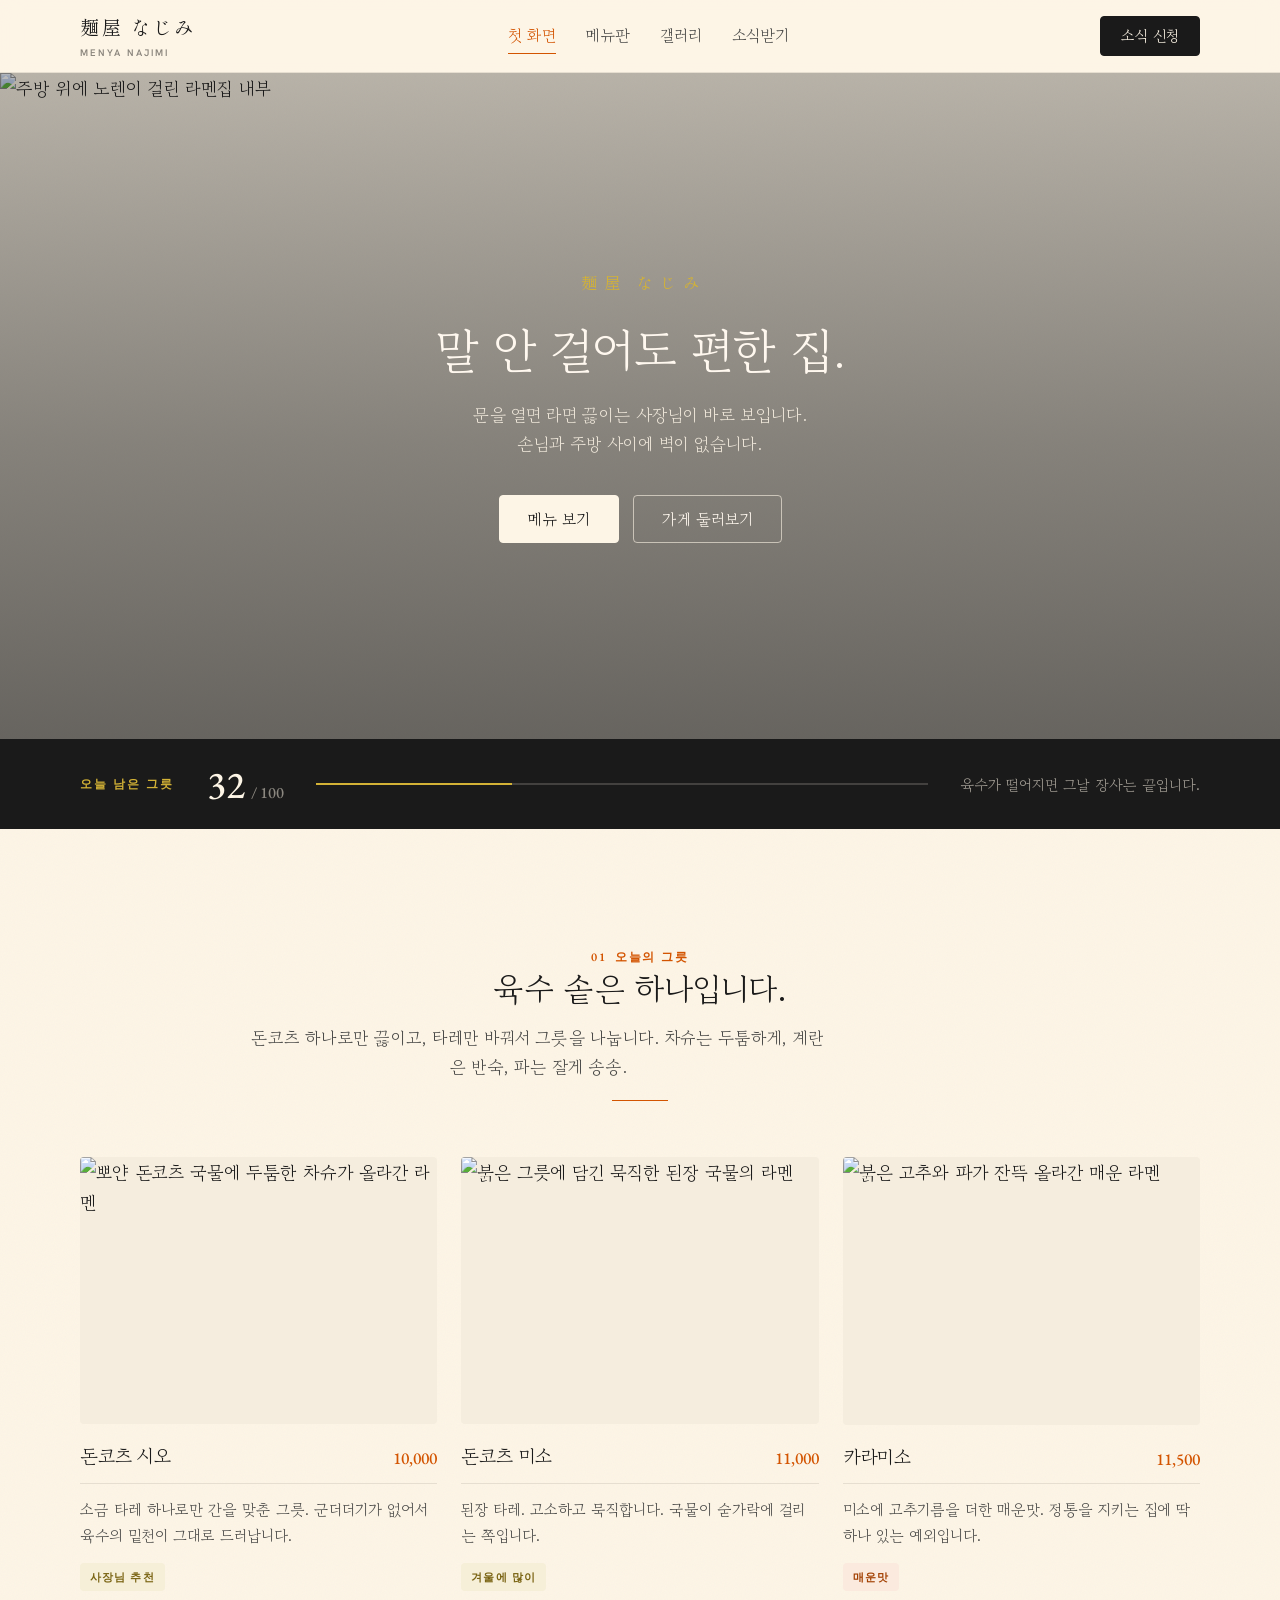
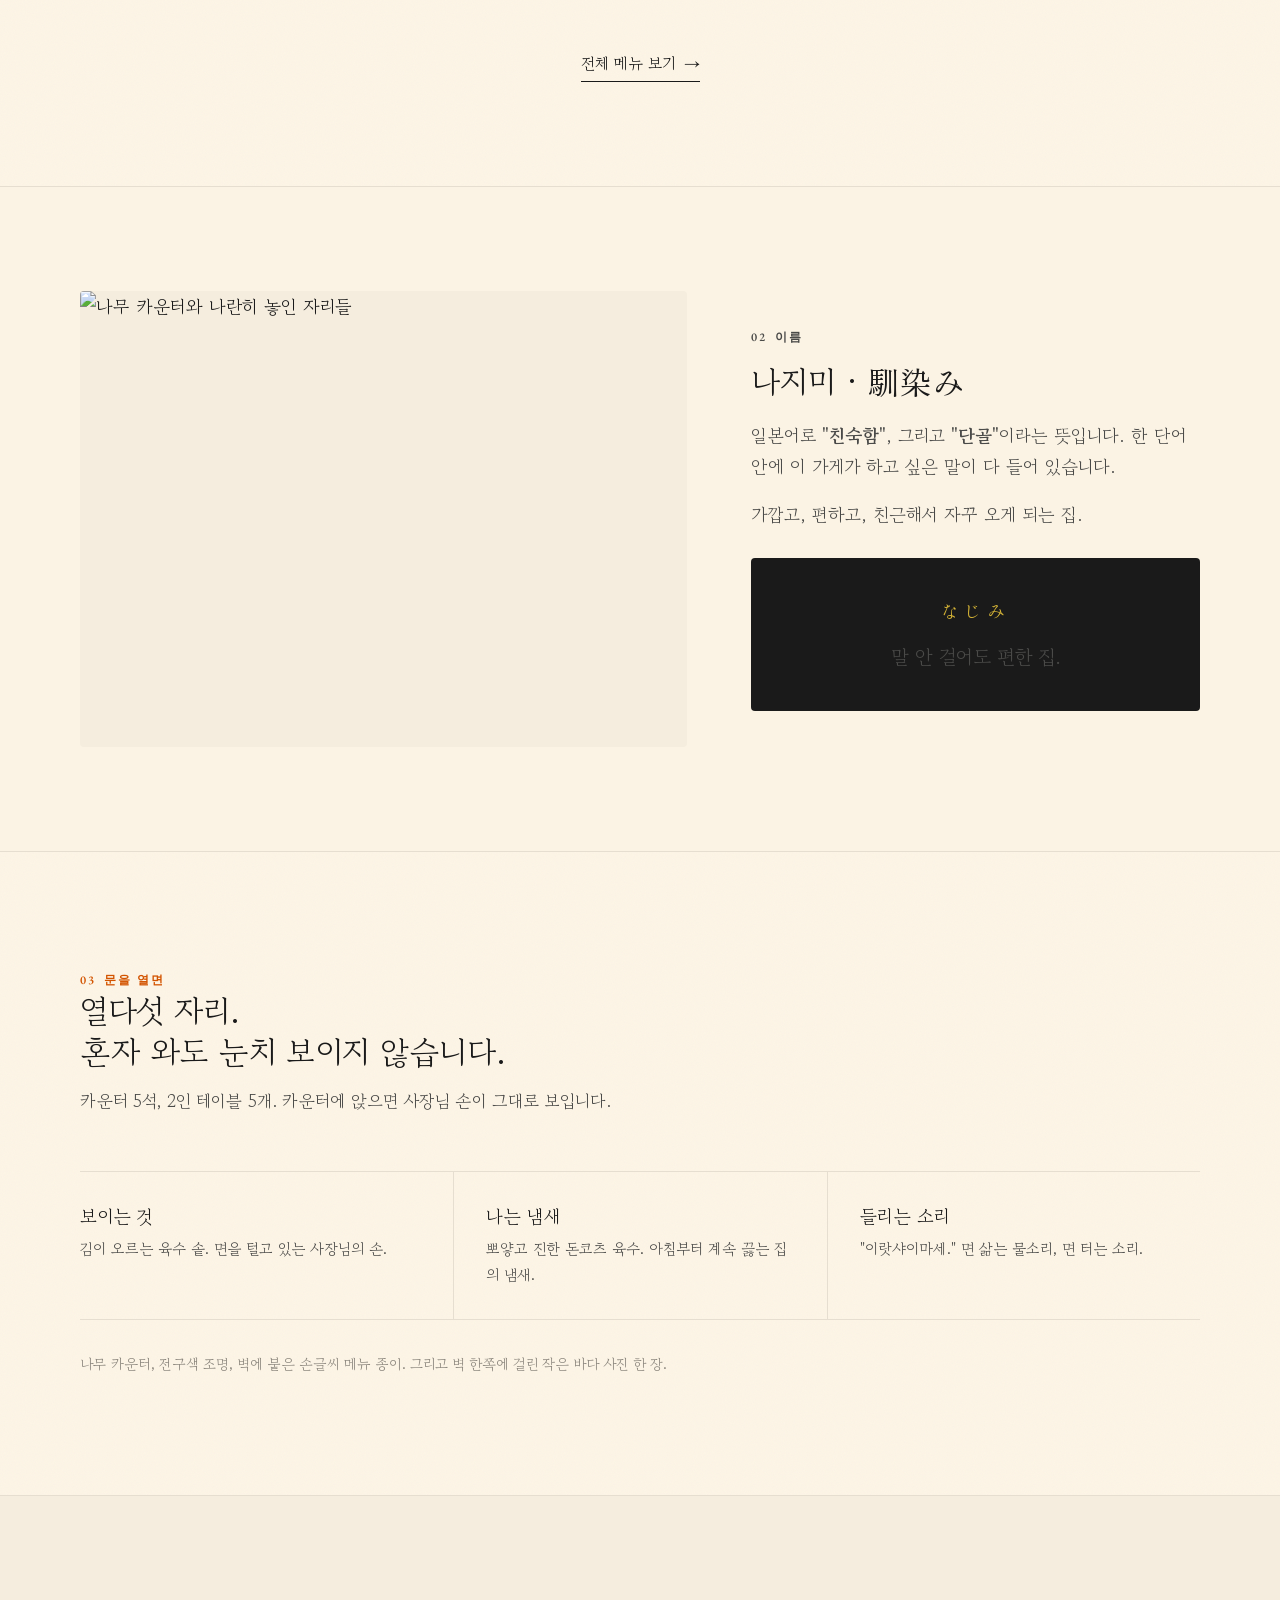
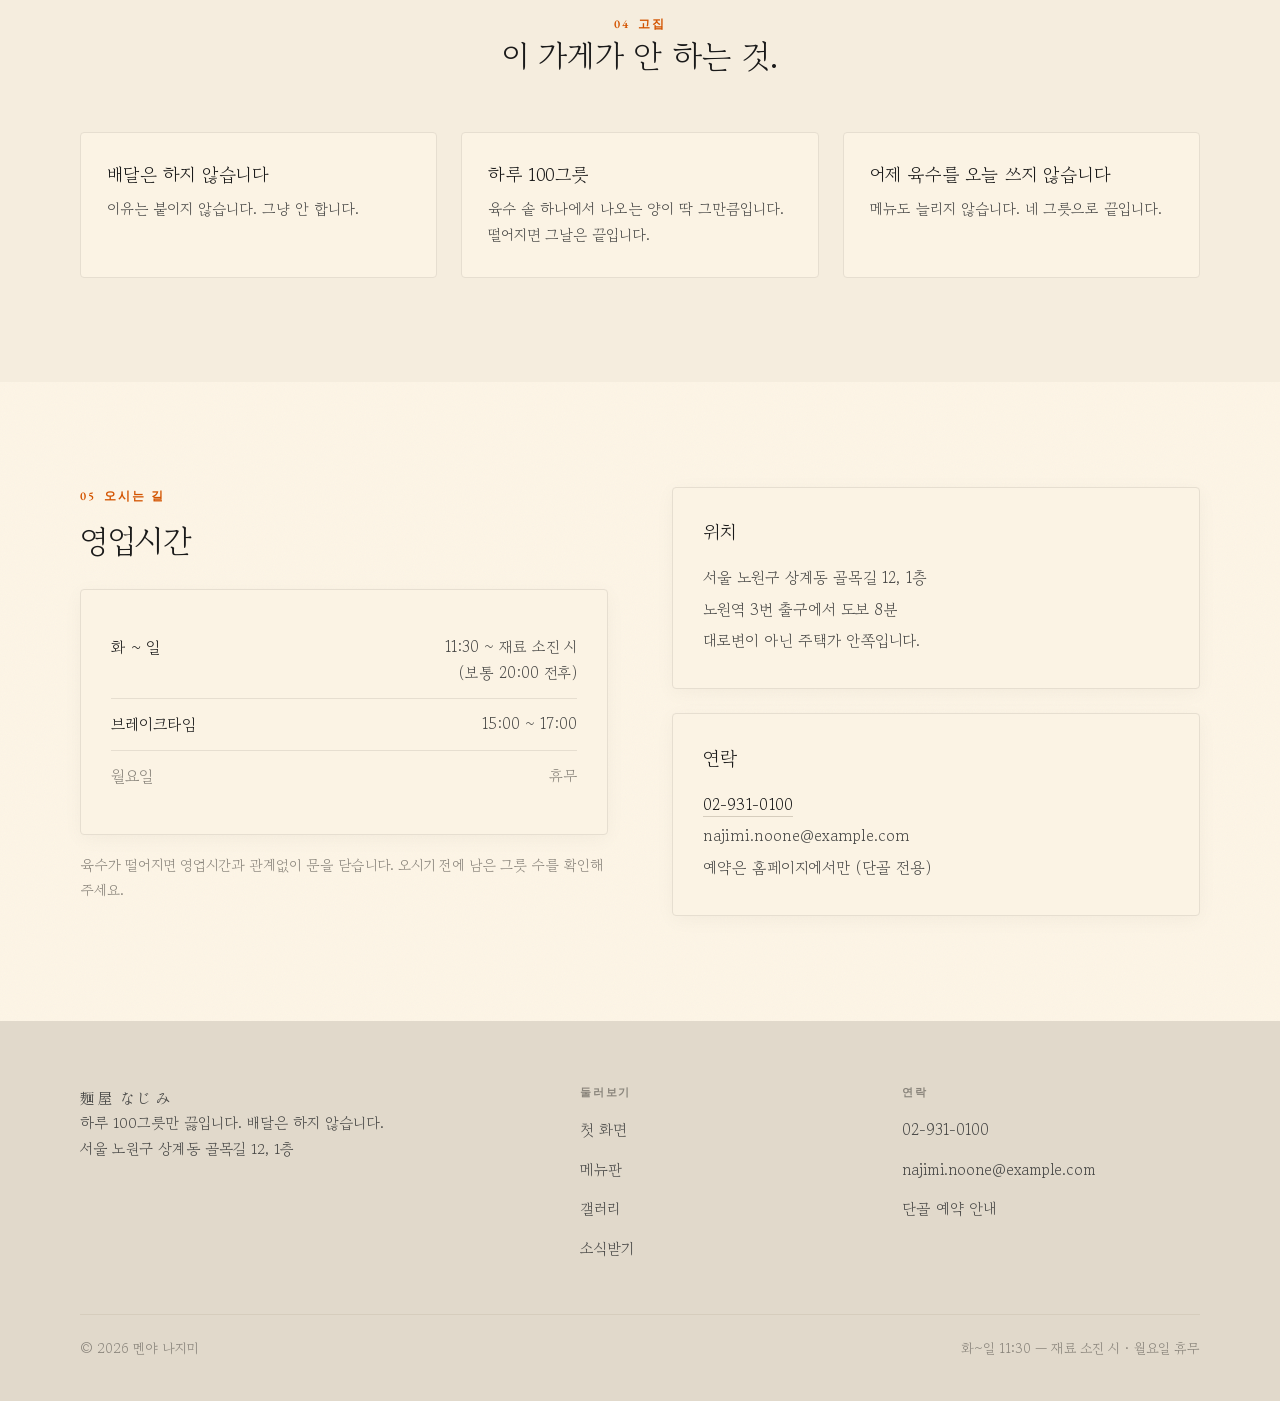
==== index.html @ 2e537f0a "멘야 나지미 홈페이지 첫 공개 돈코츠 라멘집 '멘야 나지미'의 정적 홈페이지 네 페이지. Google Stitch의 Modern Japanese Craft 시스템을 가게 브랜드에 " ====
<!DOCTYPE html>
<html lang="ko">
<head>
<meta charset="UTF-8">
<meta name="viewport" content="width=device-width, initial-scale=1">
<title>멘야 나지미 — 말 안 걸어도 편한 집</title>
<meta name="description" content="노원 상계동 돈코츠 라멘집. 하루 100그릇만 끓입니다. 배달은 하지 않습니다.">
<link rel="preconnect" href="https://fonts.googleapis.com">
<link rel="preconnect" href="https://fonts.gstatic.com" crossorigin>
<link rel="preconnect" href="https://images.unsplash.com">
<link href="https://fonts.googleapis.com/css2?family=EB+Garamond:wght@400;500;600&family=Hanken+Grotesk:wght@400;500;600;700&family=Shippori+Mincho:wght@500;600&family=Gowun+Batang:wght@400;700&display=swap" rel="stylesheet">
<link rel="stylesheet" href="style.css">
</head>
<body>

<header class="nav">
  <div class="nav-in">
    <a class="brand" href="index.html">麺屋 なじみ<small>Menya Najimi</small></a>
    <nav class="nav-links">
      <a href="index.html" aria-current="page">첫 화면</a>
      <a href="menu.html">메뉴판</a>
      <a href="gallery.html">갤러리</a>
      <a href="subscribe.html">소식받기</a>
    </nav>
    <a class="btn btn--primary btn--sm" href="subscribe.html">소식 신청</a>
  </div>
</header>

<main>

  <!-- 문을 열면 -->
  <div class="hero">
    <div class="hero-bg">
      <img src="https://images.unsplash.com/photo-1568018508399-e53bc8babdde?auto=format&fit=crop&w=1900&q=78"
           alt="주방 위에 노렌이 걸린 라멘집 내부">
    </div>
    <div class="hero-in">
      <div class="wrap">
        <p class="hero-jp">麺屋 なじみ</p>
        <h1>말 안 걸어도 편한 집.</h1>
        <p class="lede">
          문을 열면 라면 끓이는 사장님이 바로 보입니다.<br>
          손님과 주방 사이에 벽이 없습니다.
        </p>
        <div class="hero-cta">
          <a class="btn btn--primary" href="menu.html">메뉴 보기</a>
          <a class="btn btn--ghost" href="gallery.html">가게 둘러보기</a>
        </div>
      </div>
    </div>
  </div>

  <!-- 오늘 남은 그릇 -->
  <div class="count">
    <div class="count-in">
      <p class="count-label">오늘 남은 그릇</p>
      <p class="count-fig">32<i>/ 100</i></p>
      <div class="count-bar"><i style="width:32%"></i></div>
      <p class="count-note">육수가 떨어지면 그날 장사는 끝입니다.</p>
    </div>
  </div>

  <!-- 대표 그릇 -->
  <section>
    <div class="wrap">
      <div class="sec-head center">
        <p class="label"><span class="n">01</span>오늘의 그릇</p>
        <h2>육수 솥은 하나입니다.</h2>
        <p class="lede">
          돈코츠 하나로만 끓이고, 타레만 바꿔서 그릇을 나눕니다.
          차슈는 두툼하게, 계란은 반숙, 파는 잘게 송송.
        </p>
        <hr class="rule--short">
      </div>

      <div class="bowls stagger">
        <figure class="bowl-fig">
          <div class="bowl-img">
            <img src="https://images.unsplash.com/photo-1742633882711-ef7b3cee63d7?auto=format&fit=crop&w=900&q=75"
                 alt="뽀얀 돈코츠 국물에 두툼한 차슈가 올라간 라멘" loading="lazy">
          </div>
          <figcaption>
            <div class="bowl-top">
              <h3 class="bowl-name">돈코츠 시오</h3>
              <span class="bowl-price">10,000</span>
            </div>
            <p class="bowl-desc">소금 타레 하나로만 간을 맞춘 그릇. 군더더기가 없어서 육수의 밑천이 그대로 드러납니다.</p>
            <span class="chip">사장님 추천</span>
          </figcaption>
        </figure>

        <figure class="bowl-fig">
          <div class="bowl-img">
            <img src="https://images.unsplash.com/photo-1740813626726-d811be64edbf?auto=format&fit=crop&w=900&q=75"
                 alt="붉은 그릇에 담긴 묵직한 된장 국물의 라멘" loading="lazy">
          </div>
          <figcaption>
            <div class="bowl-top">
              <h3 class="bowl-name">돈코츠 미소</h3>
              <span class="bowl-price">11,000</span>
            </div>
            <p class="bowl-desc">된장 타레. 고소하고 묵직합니다. 국물이 숟가락에 걸리는 쪽입니다.</p>
            <span class="chip">겨울에 많이</span>
          </figcaption>
        </figure>

        <figure class="bowl-fig">
          <div class="bowl-img">
            <img src="https://images.unsplash.com/photo-1612927601601-6638404737ce?auto=format&fit=crop&w=900&q=75"
                 alt="붉은 고추와 파가 잔뜩 올라간 매운 라멘" loading="lazy">
          </div>
          <figcaption>
            <div class="bowl-top">
              <h3 class="bowl-name">카라미소</h3>
              <span class="bowl-price">11,500</span>
            </div>
            <p class="bowl-desc">미소에 고추기름을 더한 매운맛. 정통을 지키는 집에 딱 하나 있는 예외입니다.</p>
            <span class="chip chip--hot">매운맛</span>
          </figcaption>
        </figure>
      </div>

      <p style="text-align:center;margin:56px 0 0;">
        <a class="link-arrow" href="menu.html">전체 메뉴 보기 <span class="en">→</span></a>
      </p>
    </div>
  </section>

  <!-- 이름의 뜻 -->
  <section style="background:var(--washi-low);border-top:1px solid var(--paper-line);border-bottom:1px solid var(--paper-line);">
    <div class="wrap">
      <div class="split split--wide">
        <figure class="split-media">
          <img src="https://images.unsplash.com/photo-1782050418979-942a4abed0f5?auto=format&fit=crop&w=1200&q=78"
               alt="나무 카운터와 나란히 놓인 자리들" loading="lazy">
        </figure>
        <div class="split-body">
          <p class="label"><span class="n">02</span>이름</p>
          <h2>나지미 · <span class="jp">馴染み</span></h2>
          <p>
            일본어로 <b>"친숙함"</b>, 그리고 <b>"단골"</b>이라는 뜻입니다.
            한 단어 안에 이 가게가 하고 싶은 말이 다 들어 있습니다.
          </p>
          <p>가깝고, 편하고, 친근해서 자꾸 오게 되는 집.</p>
          <div class="quote-box">
            <span class="mark">なじみ</span>
            <p>말 안 걸어도 편한 집.</p>
          </div>
        </div>
      </div>
    </div>
  </section>

  <!-- 공간 -->
  <section>
    <div class="wrap">
      <div class="sec-head">
        <p class="label"><span class="n">03</span>문을 열면</p>
        <h2>열다섯 자리.<br>혼자 와도 눈치 보이지 않습니다.</h2>
        <p class="lede">카운터 5석, 2인 테이블 5개. 카운터에 앉으면 사장님 손이 그대로 보입니다.</p>
      </div>

      <div class="senses stagger">
        <div class="sense">
          <h3>보이는 것</h3>
          <p>김이 오르는 육수 솥. 면을 털고 있는 사장님의 손.</p>
        </div>
        <div class="sense">
          <h3>나는 냄새</h3>
          <p>뽀얗고 진한 돈코츠 육수. 아침부터 계속 끓는 집의 냄새.</p>
        </div>
        <div class="sense">
          <h3>들리는 소리</h3>
          <p>"이랏샤이마세." 면 삶는 물소리, 면 터는 소리.</p>
        </div>
      </div>

      <p class="small" style="margin-top:32px;">
        나무 카운터, 전구색 조명, 벽에 붙은 손글씨 메뉴 종이.
        그리고 벽 한쪽에 걸린 작은 바다 사진 한 장.
      </p>
    </div>
  </section>

  <!-- 안 하는 것 -->
  <section style="background:var(--washi-mid);border-top:1px solid var(--paper-line);">
    <div class="wrap">
      <div class="sec-head center">
        <p class="label"><span class="n">04</span>고집</p>
        <h2>이 가게가 안 하는 것.</h2>
      </div>

      <div class="nots stagger">
        <article class="not">
          <h3>배달은 하지 않습니다</h3>
          <p>이유는 붙이지 않습니다. 그냥 안 합니다.</p>
        </article>
        <article class="not">
          <h3>하루 100그릇</h3>
          <p>육수 솥 하나에서 나오는 양이 딱 그만큼입니다. 떨어지면 그날은 끝입니다.</p>
        </article>
        <article class="not">
          <h3>어제 육수를 오늘 쓰지 않습니다</h3>
          <p>메뉴도 늘리지 않습니다. 네 그릇으로 끝입니다.</p>
        </article>
      </div>
    </div>
  </section>

  <!-- 영업시간 · 위치 -->
  <section>
    <div class="wrap">
      <div class="split">
        <div>
          <p class="label"><span class="n">05</span>오시는 길</p>
          <h2 style="margin-bottom:28px;">영업시간</h2>
          <div class="info-card">
            <dl style="margin:0;">
              <div class="hrow"><dt>화 ~ 일</dt><dd>11:30 ~ 재료 소진 시<br>(보통 20:00 전후)</dd></div>
              <div class="hrow"><dt>브레이크타임</dt><dd>15:00 ~ 17:00</dd></div>
              <div class="hrow off"><dt>월요일</dt><dd>휴무</dd></div>
            </dl>
          </div>
          <p class="small" style="margin-top:18px;">
            육수가 떨어지면 영업시간과 관계없이 문을 닫습니다.
            오시기 전에 남은 그릇 수를 확인해주세요.
          </p>
        </div>

        <div>
          <div class="info-card">
            <h3>위치</h3>
            <p class="info-list" style="margin:0;">
              서울 노원구 상계동 골목길 12, 1층<br>
              노원역 3번 출구에서 도보 8분<br>
              대로변이 아닌 주택가 안쪽입니다.
            </p>
          </div>
          <div class="info-card">
            <h3>연락</h3>
            <p class="info-list" style="margin:0;">
              <a href="tel:02-931-0100">02-931-0100</a><br>
              najimi.noone@example.com<br>
              예약은 홈페이지에서만 (단골 전용)
            </p>
          </div>
        </div>
      </div>
    </div>
  </section>

</main>

<footer>
  <div class="wrap">
    <div class="foot-grid">
      <div>
        <p class="foot-brand">麺屋 なじみ</p>
        <p>
          하루 100그릇만 끓입니다. 배달은 하지 않습니다.<br>
          서울 노원구 상계동 골목길 12, 1층
        </p>
      </div>
      <div class="foot-col">
        <h4>둘러보기</h4>
        <ul>
          <li><a href="index.html">첫 화면</a></li>
          <li><a href="menu.html">메뉴판</a></li>
          <li><a href="gallery.html">갤러리</a></li>
          <li><a href="subscribe.html">소식받기</a></li>
        </ul>
      </div>
      <div class="foot-col">
        <h4>연락</h4>
        <ul>
          <li><a href="tel:02-931-0100">02-931-0100</a></li>
          <li><a href="mailto:najimi.noone@example.com">najimi.noone@example.com</a></li>
          <li><a href="subscribe.html">단골 예약 안내</a></li>
        </ul>
      </div>
    </div>
    <div class="foot-bottom">
      <span>© 2026 멘야 나지미</span>
      <span>화~일 11:30 — 재료 소진 시 · 월요일 휴무</span>
    </div>
  </div>
</footer>

<script src="reveal.js" defer></script>
</body>
</html>
---- style.css ----
/* ═══════════════════════════════════════════════════════════
   멘야 나지미 — Modern Japanese Craft
   Google Stitch 디자인 시스템(stitch_/modern_japanese_craft)을
   가게 브랜드에 맞춰 옮긴 것입니다.

   기준 : 와시 화이트 바탕 · 아이언 블랙 구조 · 미소 테라코타 강조
          넉넉한 여백(間) · 얇은 선 · 그림자 대신 톤 레이어
   ═══════════════════════════════════════════════════════════ */

@font-face{
  font-family:'OngleipKonkon';
  src:url('https://cdn.jsdelivr.net/gh/projectnoonnu/2412-1@1.0/Ownglyph_corncorn-Rg.woff2') format('woff2');
  font-weight:normal;
  font-display:swap;
}

:root{
  /* ── 색 ── */
  --washi:        #fdf5e6;   /* 기본 바탕. 순백 대신 종이색 */
  --washi-low:    #fbf3e4;
  --washi-mid:    #f5edde;
  --washi-high:   #efe7d9;
  --dim:          #e1d9cb;   /* 바닥글 */
  --paper-line:   #e6ded0;   /* 얇은 구분선 */
  --paper-line-2: #d6cdbd;

  --iron:         #1a1a1a;   /* 글자 · 구조 · 기본 버튼 */
  --iron-soft:    #4a4a48;
  --iron-faint:   #8a857c;

  --terracotta:      #d35400; /* 강조 · 가격 · 보조 버튼 */
  --terracotta-deep: #a23f00;
  --terracotta-tint: #fbeade;
  --gold:            #d3b236; /* 특별 표시 */
  --gold-tint:       #f6efd8;

  /* ── 글꼴 ── */
  --kr: 'OngleipKonkon','Gowun Batang','Noto Sans KR',sans-serif;  /* 한글 */
  --en: 'EB Garamond',Georgia,serif;                               /* 라틴 · 숫자 */
  --jp: 'Shippori Mincho','Noto Serif KR',serif;                   /* 일본어 */
  --ui: 'Hanken Grotesk',system-ui,sans-serif;                     /* 라벨 */

  /* ── 치수 ── */
  --max:    1200px;
  --gutter: 24px;
  --edge:   40px;
  --r:      4px;
  --shadow: 0 4px 20px rgba(26,26,26,.04);
}

*{box-sizing:border-box;}
html{scroll-behavior:smooth;}

body{
  margin:0;
  color:var(--iron);
  background-color:var(--washi);
  /* 와시 종이 결 — 3% 정도만 */
  background-image:url("data:image/svg+xml,%3Csvg xmlns='http://www.w3.org/2000/svg' width='140' height='140'%3E%3Cfilter id='n'%3E%3CfeTurbulence type='fractalNoise' baseFrequency='.9' numOctaves='3'/%3E%3C/filter%3E%3Crect width='140' height='140' filter='url(%23n)' opacity='.035'/%3E%3C/svg%3E");
  font-family:var(--kr);
  font-size:18px;
  line-height:1.7;
  -webkit-font-smoothing:antialiased;
}

.wrap{max-width:var(--max);margin:0 auto;padding:0 var(--edge);}
@media(max-width:640px){:root{--edge:16px;} body{font-size:17px;}}

/* ── 활자 역할 ─────────────────────────────────── */
h1,h2,h3,h4{margin:0;font-weight:400;letter-spacing:-.01em;line-height:1.28;}
h1{font-size:clamp(2.1rem,5.4vw,3rem);}
h2{font-size:clamp(1.5rem,3.6vw,2rem);}
h3{font-size:1.34rem;}
p{margin:0 0 1em;}

/* 라틴 · 숫자는 개러몬드로 */
.en{font-family:var(--en);font-weight:500;}
.jp{font-family:var(--jp);}
.num{font-family:var(--en);font-variant-numeric:tabular-nums;letter-spacing:.01em;}

/* 도장처럼 찍는 라벨 */
.label{
  font-family:var(--ui);font-size:12px;font-weight:600;
  letter-spacing:.16em;text-transform:uppercase;
  color:var(--terracotta);margin:0 0 14px;
}
.label--gold{color:var(--gold);}
.label--quiet{color:var(--iron-faint);}
.label .n{font-family:var(--en);font-weight:600;margin-right:8px;}

.lede{font-size:1.08rem;color:var(--iron-soft);max-width:34em;}
.small{font-size:.9rem;color:var(--iron-faint);}

/* 얇은 구분선 */
.rule{height:1px;background:var(--paper-line);border:0;margin:0;}
.rule--short{width:56px;height:1px;background:var(--terracotta);margin:18px auto 0;border:0;}

/* ── 섹션 리듬 (間) ────────────────────────────── */
section{padding:104px 0;}
@media(max-width:760px){section{padding:68px 0;}}
.sec-head{max-width:44em;margin:0 0 56px;}
.sec-head.center{margin-left:auto;margin-right:auto;text-align:center;}
.sec-head p{margin:14px 0 0;}

/* ── 상단 바 ───────────────────────────────────── */
.nav{
  position:sticky;top:0;z-index:40;
  background:rgba(253,245,230,.92);
  backdrop-filter:blur(10px);
  border-bottom:1px solid var(--paper-line);
}
.nav-in{
  max-width:var(--max);margin:0 auto;padding:0 var(--edge);
  height:72px;display:flex;align-items:center;gap:24px;
}
.brand{
  font-family:var(--jp);font-size:1.2rem;letter-spacing:.14em;
  color:var(--iron);text-decoration:none;white-space:nowrap;
}
.brand small{
  display:block;font-family:var(--ui);font-size:9.5px;font-weight:600;
  letter-spacing:.22em;color:var(--iron-faint);margin-top:1px;text-transform:uppercase;
}
.nav-links{display:flex;gap:30px;margin:0 auto;}
.nav-links a{
  font-family:var(--kr);font-size:1rem;color:var(--iron-soft);text-decoration:none;
  padding:4px 0;border-bottom:1px solid transparent;transition:color .18s,border-color .18s;
}
.nav-links a:hover{color:var(--iron);}
.nav-links a[aria-current="page"]{color:var(--terracotta);border-bottom-color:var(--terracotta);}
@media(max-width:860px){
  .nav-in{height:auto;padding-top:12px;padding-bottom:12px;flex-wrap:wrap;justify-content:center;}
  .nav-links{margin:0;width:100%;justify-content:center;gap:22px;order:3;}
}

/* ── 버튼 ─────────────────────────────────────── */
.btn{
  display:inline-flex;align-items:center;justify-content:center;gap:8px;
  font-family:var(--kr);font-size:1rem;line-height:1;
  padding:15px 28px;border-radius:var(--r);border:1px solid transparent;
  text-decoration:none;cursor:pointer;
  transition:background-color .2s,color .2s,border-color .2s,transform .2s;
}
.btn--primary{background:var(--iron);color:var(--washi);border-color:var(--iron);}
.btn--primary:hover{background:#000;transform:translateY(-1px);}
.btn--ghost{background:transparent;color:var(--terracotta);border-color:var(--terracotta);}
.btn--ghost:hover{background:var(--terracotta-tint);}
.btn--sm{padding:11px 20px;font-size:.94rem;}
.btn:focus-visible{outline:2px solid var(--terracotta);outline-offset:3px;}

.link-arrow{
  display:inline-flex;align-items:center;gap:8px;
  color:var(--iron);text-decoration:none;font-size:1rem;
  border-bottom:1px solid var(--iron);padding-bottom:4px;
  transition:gap .2s,color .2s,border-color .2s;
}
.link-arrow:hover{gap:14px;color:var(--terracotta);border-bottom-color:var(--terracotta);}

/* ── 히어로 ───────────────────────────────────── */
.hero{position:relative;min-height:74vh;display:flex;align-items:center;overflow:hidden;}
.hero-bg{position:absolute;inset:0;}
.hero-bg img{width:100%;height:100%;object-fit:cover;display:block;}
.hero-bg::after{
  content:"";position:absolute;inset:0;
  background:linear-gradient(180deg,rgba(26,26,26,.30) 0%,rgba(26,26,26,.52) 55%,rgba(26,26,26,.66) 100%);
}
.hero-in{position:relative;z-index:2;width:100%;text-align:center;padding:96px 0;}
.hero h1{color:#fff8ef;text-wrap:balance;margin:0 0 20px;}
.hero .lede{color:rgba(253,245,230,.86);margin:0 auto 36px;max-width:30em;}
.hero-jp{
  font-family:var(--jp);font-size:1rem;letter-spacing:.42em;
  color:var(--gold);margin:0 0 22px;text-indent:.42em;
}
.hero-cta{display:flex;gap:14px;justify-content:center;flex-wrap:wrap;}
.hero .btn--ghost{color:#fff8ef;border-color:rgba(253,245,230,.6);}
.hero .btn--ghost:hover{background:rgba(253,245,230,.12);border-color:#fff8ef;}
.hero .btn--primary{background:var(--washi);color:var(--iron);border-color:var(--washi);}
.hero .btn--primary:hover{background:#fff;}

/* 속페이지 머리 — 사진 없이 종이 위에 */
.pagehead{padding:88px 0 0;text-align:center;}
.pagehead h1{margin:0 0 18px;}
.pagehead .lede{margin:0 auto;}

/* ── 오늘 남은 그릇 ────────────────────────────── */
.count{background:var(--iron);color:var(--washi);}
.count-in{
  max-width:var(--max);margin:0 auto;padding:26px var(--edge);
  display:flex;align-items:center;gap:32px;flex-wrap:wrap;
}
.count-label{
  font-family:var(--ui);font-size:11.5px;font-weight:600;letter-spacing:.18em;
  text-transform:uppercase;color:var(--gold);margin:0;flex:none;
}
.count-fig{font-family:var(--en);font-size:2.4rem;font-weight:500;line-height:1;flex:none;margin:0;}
.count-fig i{font-style:normal;font-size:1rem;color:rgba(253,245,230,.5);margin-left:6px;}
.count-bar{flex:1 1 220px;height:2px;background:rgba(253,245,230,.18);overflow:hidden;}
.count-bar i{display:block;height:100%;background:var(--gold);}
.count-note{font-size:.92rem;color:rgba(253,245,230,.6);margin:0;flex:none;}
@media(max-width:640px){.count-in{gap:16px;}.count-note{flex:1 1 100%;}}

/* ── 그릇 카드 (배경 없이 사진과 선으로만) ─────── */
.bowls{display:grid;grid-template-columns:repeat(3,1fr);gap:40px var(--gutter);}
@media(max-width:860px){.bowls{grid-template-columns:1fr;gap:48px;max-width:520px;margin:0 auto;}}
.bowl-fig{margin:0;}
.bowl-img{aspect-ratio:4/3;overflow:hidden;background:var(--washi-mid);border-radius:var(--r);}
.bowl-img img{width:100%;height:100%;object-fit:cover;display:block;transition:transform .7s cubic-bezier(.22,.7,.3,1);}
.bowl-fig:hover .bowl-img img{transform:scale(1.04);}
.bowl-top{
  display:flex;align-items:baseline;justify-content:space-between;gap:16px;
  margin:20px 0 0;padding-bottom:10px;border-bottom:1px solid var(--paper-line);
}
.bowl-name{font-size:1.2rem;}
.bowl-price{font-family:var(--en);font-size:1.06rem;font-weight:500;color:var(--terracotta);white-space:nowrap;}
.bowl-desc{margin:12px 0 0;font-size:.96rem;color:var(--iron-soft);}
.chip{
  display:inline-block;margin-top:14px;
  font-family:var(--ui);font-size:11px;font-weight:600;letter-spacing:.1em;text-transform:uppercase;
  padding:5px 10px;border-radius:var(--r);background:var(--gold-tint);color:#7a6413;
}
.chip--hot{background:var(--terracotta-tint);color:var(--terracotta-deep);}
.chip--pick{background:var(--iron);color:var(--washi);}

/* ── 사진 + 글 두 칸 ──────────────────────────── */
.split{display:grid;grid-template-columns:1fr 1fr;gap:64px;align-items:center;}
.split--wide{grid-template-columns:1.15fr .85fr;}
.split--flip .split-media{order:2;}
@media(max-width:860px){
  .split,.split--wide{grid-template-columns:1fr;gap:36px;}
  .split--flip .split-media{order:0;}
}
.split-media{margin:0;border-radius:var(--r);overflow:hidden;background:var(--washi-mid);}
.split-media img{width:100%;height:100%;object-fit:cover;display:block;aspect-ratio:4/3;}
.split-media--tall img{aspect-ratio:3/4;}
.split-body h2{margin-bottom:18px;}
.split-body p{color:var(--iron-soft);max-width:34em;}

/* 검은 인용 블록 */
.quote-box{
  background:var(--iron);color:var(--washi);
  padding:38px 34px;border-radius:var(--r);text-align:center;margin-top:28px;
}
.quote-box .mark{color:var(--gold);font-size:1.1rem;letter-spacing:.3em;display:block;margin-bottom:14px;font-family:var(--jp);}
.quote-box p{margin:0;font-size:1.24rem;}

/* ── 감각 3줄 ─────────────────────────────────── */
.senses{display:grid;grid-template-columns:repeat(3,1fr);border-top:1px solid var(--paper-line);}
@media(max-width:760px){.senses{grid-template-columns:1fr;}}
.sense{padding:32px 32px 32px 0;border-bottom:1px solid var(--paper-line);}
.sense + .sense{border-left:1px solid var(--paper-line);padding-left:32px;}
@media(max-width:760px){.sense + .sense{border-left:0;padding-left:0;}}
.sense h3{font-size:1.16rem;margin:0 0 8px;}
.sense p{margin:0;font-size:.94rem;color:var(--iron-soft);}

/* ── 안 하는 것 ───────────────────────────────── */
.nots{display:grid;grid-template-columns:repeat(3,1fr);gap:var(--gutter);}
@media(max-width:860px){.nots{grid-template-columns:1fr;gap:0;}}
.not{padding:30px 26px;border:1px solid var(--paper-line);border-radius:var(--r);background:var(--washi-low);}
@media(max-width:860px){.not{border-radius:0;margin-bottom:-1px;}}
.not h3{font-size:1.14rem;margin:0 0 10px;}
.not p{margin:0;font-size:.94rem;color:var(--iron-soft);}

/* ── 메뉴판 : 큰 그릇 한 접시씩 ────────────────── */
.dish{padding:0 0 88px;}
.dish:last-of-type{padding-bottom:0;}
.dish-head{
  display:flex;align-items:baseline;justify-content:space-between;gap:20px;
  border-bottom:1px solid var(--paper-line);padding-bottom:12px;margin:0 0 18px;
}
.dish-name{font-size:clamp(1.5rem,3.4vw,1.95rem);}
.dish-price{font-family:var(--en);font-size:1.3rem;font-weight:500;color:var(--terracotta);white-space:nowrap;}
.dish-body p{color:var(--iron-soft);max-width:34em;}
.dish-quote{
  font-size:1.3rem;color:var(--iron);
  border-left:2px solid var(--terracotta);padding-left:18px;margin:22px 0 10px;line-height:1.5;
}

/* 카테고리 머리 */
.cat{display:flex;align-items:center;gap:20px;margin:0 0 48px;}
.cat h2{white-space:nowrap;}
.cat .jp{color:var(--iron-faint);font-size:1.1rem;letter-spacing:.1em;}
.cat .rule{flex:1;}

/* ── 추천 조합 ────────────────────────────────── */
.combos{display:grid;grid-template-columns:repeat(2,1fr);gap:var(--gutter);}
@media(max-width:760px){.combos{grid-template-columns:1fr;}}
.combo{
  border:1px solid var(--paper-line);border-radius:var(--r);
  padding:30px 28px;background:var(--washi-low);box-shadow:var(--shadow);
  display:flex;flex-direction:column;gap:12px;
}
.combo--pick{background:var(--iron);border-color:var(--iron);color:var(--washi);}
.combo--pick .combo-items,.combo--pick .combo-note{color:rgba(253,245,230,.66);}
.combo--pick .combo-price{color:var(--gold);}
.combo h3{font-size:1.2rem;margin:0;}
.combo-items{margin:0;font-size:.9rem;color:var(--iron-faint);padding-bottom:12px;border-bottom:1px solid var(--paper-line);}
.combo--pick .combo-items{border-bottom-color:rgba(253,245,230,.2);}
.combo-note{margin:0;font-size:.95rem;color:var(--iron-soft);flex:1;}
.combo-price{font-family:var(--en);font-size:1.24rem;font-weight:500;color:var(--terracotta);margin:0;}

/* ── 표 ───────────────────────────────────────── */
.tw{overflow-x:auto;}
table{width:100%;border-collapse:collapse;min-width:460px;}
caption{
  text-align:left;font-family:var(--ui);font-size:11.5px;font-weight:600;
  letter-spacing:.16em;text-transform:uppercase;color:var(--terracotta);padding:0 0 14px;
}
th{
  text-align:left;font-family:var(--ui);font-size:11px;font-weight:600;letter-spacing:.12em;
  text-transform:uppercase;color:var(--iron-faint);padding:0 16px 12px 0;
  border-bottom:1px solid var(--paper-line-2);
}
th:last-child{text-align:right;padding-right:0;}
td{padding:18px 16px 18px 0;border-bottom:1px solid var(--paper-line);color:var(--iron-soft);vertical-align:top;font-size:.98rem;}
td:first-child{color:var(--iron);white-space:nowrap;width:1%;font-size:1.06rem;}
td:last-child{
  text-align:right;padding-right:0;white-space:nowrap;
  font-family:var(--en);font-weight:500;color:var(--terracotta);
}
@media(max-width:600px){
  table,tbody,tr,td{display:block;width:100%;}
  thead{display:none;}
  table{min-width:0;}
  tr{border-bottom:1px solid var(--paper-line);padding:16px 0;}
  td{border:0;padding:0;}
  td:first-child{width:auto;}
  td:last-child{text-align:left;margin-top:6px;}
}

/* ── 갤러리 ───────────────────────────────────── */
.grid-3{display:grid;grid-template-columns:repeat(3,1fr);gap:var(--gutter);}
.grid-2{display:grid;grid-template-columns:repeat(2,1fr);gap:var(--gutter);}
@media(max-width:860px){.grid-3{grid-template-columns:repeat(2,1fr);}}
@media(max-width:600px){.grid-3,.grid-2{grid-template-columns:1fr;}}
.shot{margin:0;}
.shot-img{aspect-ratio:4/3;overflow:hidden;border-radius:var(--r);background:var(--washi-mid);}
.shot--tall .shot-img{aspect-ratio:3/4;}
.shot-img img{width:100%;height:100%;object-fit:cover;display:block;transition:transform .7s cubic-bezier(.22,.7,.3,1);}
.shot:hover .shot-img img{transform:scale(1.04);}
.shot figcaption{margin-top:14px;font-size:.96rem;}
.shot figcaption b{display:block;font-weight:400;color:var(--iron);}
.shot figcaption span{display:block;font-size:.88rem;color:var(--iron-faint);margin-top:2px;}

/* ── 소식받기 ─────────────────────────────────── */
.kinds{display:grid;grid-template-columns:repeat(3,1fr);gap:48px var(--gutter);}
@media(max-width:860px){.kinds{grid-template-columns:1fr;gap:36px;}}
.kind{border-top:1px solid var(--iron);padding-top:22px;}
.kind h3{font-size:1.22rem;margin:0 0 6px;}
.kind .when{font-family:var(--ui);font-size:11px;font-weight:600;letter-spacing:.12em;text-transform:uppercase;color:var(--terracotta);margin:0 0 14px;}
.kind p{margin:0;font-size:.95rem;color:var(--iron-soft);}

.vs{display:grid;grid-template-columns:1fr 1fr;gap:var(--gutter);margin-top:56px;}
@media(max-width:640px){.vs{grid-template-columns:1fr;}}
.vs > div{border:1px solid var(--paper-line);border-radius:var(--r);padding:26px 28px;background:var(--washi-low);}
.vs h4{font-family:var(--ui);font-size:11px;font-weight:600;letter-spacing:.14em;text-transform:uppercase;margin:0 0 16px;}
.vs .yes h4{color:var(--terracotta);}
.vs .no h4{color:var(--iron-faint);}
.vs ul{list-style:none;margin:0;padding:0;display:flex;flex-direction:column;gap:10px;}
.vs li{font-size:.98rem;color:var(--iron-soft);}
.vs .no li{color:var(--iron-faint);text-decoration:line-through;text-decoration-color:var(--paper-line-2);}

/* 폼 — 밑줄만 있는 고스트 입력칸 */
.signup{max-width:540px;margin:0 auto;}
.field{margin:0 0 30px;}
.field label{
  display:block;font-family:var(--ui);font-size:11px;font-weight:600;
  letter-spacing:.14em;text-transform:uppercase;color:var(--iron-faint);margin:0 0 8px;
}
.field input{
  width:100%;padding:10px 2px;
  font-family:var(--kr);font-size:1.1rem;color:var(--iron);
  background:transparent;border:0;border-bottom:1px solid var(--paper-line-2);
  border-radius:0;transition:border-color .2s;
}
.field input::placeholder{color:var(--iron-faint);opacity:.7;}
.field input:focus{outline:none;border-bottom-color:var(--iron);}
.field input:user-invalid{border-bottom-color:var(--terracotta);}
.signup .btn{width:100%;}
.signup-note{font-size:.9rem;color:var(--iron-faint);margin:0 0 28px;}

.thanks{
  max-width:540px;margin:0 auto;text-align:center;
  border:1px solid var(--paper-line-2);border-radius:var(--r);
  padding:52px 36px;background:var(--washi-low);box-shadow:var(--shadow);
}
.thanks[hidden]{display:none;}
.thanks .mark{font-family:var(--jp);font-size:1.3rem;letter-spacing:.22em;color:var(--gold);margin:0 0 22px;}
.thanks h3{font-size:1.5rem;margin:0 0 16px;}
.thanks p{color:var(--iron-soft);margin:0 0 8px;}
.thanks .quiet{color:var(--iron-faint);font-size:.92rem;margin-top:22px;}

/* 단골 4단계 */
.steps{list-style:none;margin:0;padding:0;counter-reset:s;display:grid;grid-template-columns:repeat(4,1fr);gap:var(--gutter);}
@media(max-width:860px){.steps{grid-template-columns:repeat(2,1fr);}}
@media(max-width:520px){.steps{grid-template-columns:1fr;}}
.steps li{counter-increment:s;border-top:1px solid var(--iron);padding-top:20px;}
.steps li::before{
  content:"0" counter(s);display:block;
  font-family:var(--en);font-size:.9rem;font-weight:600;color:var(--terracotta);
  letter-spacing:.1em;margin-bottom:10px;
}
.steps b{display:block;font-weight:400;font-size:1.1rem;color:var(--iron);margin-bottom:6px;}
.steps span{display:block;font-size:.92rem;color:var(--iron-soft);}

/* ── 정보 (영업시간·위치) ─────────────────────── */
.info-card{
  border:1px solid var(--paper-line);border-radius:var(--r);
  background:var(--washi-low);padding:32px 30px;box-shadow:var(--shadow);
}
.info-card + .info-card{margin-top:var(--gutter);}
.info-card h3{font-size:1.2rem;margin:0 0 18px;}
.hrow{display:flex;justify-content:space-between;gap:18px;padding:12px 0;border-bottom:1px solid var(--paper-line);}
.hrow:last-of-type{border-bottom:0;}
.hrow dt{margin:0;font-size:1rem;color:var(--iron);white-space:nowrap;}
.hrow dd{margin:0;text-align:right;font-size:.95rem;color:var(--iron-soft);}
.hrow.off dt,.hrow.off dd{color:var(--iron-faint);}
.info-list{margin:0;font-size:.98rem;color:var(--iron-soft);line-height:2;}
.info-list a{color:var(--iron);text-decoration:none;border-bottom:1px solid var(--paper-line-2);}
.info-list a:hover{border-bottom-color:var(--terracotta);color:var(--terracotta);}

/* ── 바닥글 ───────────────────────────────────── */
footer{background:var(--dim);padding:64px 0 40px;}
.foot-grid{display:grid;grid-template-columns:1.6fr 1fr 1fr;gap:40px var(--gutter);}
@media(max-width:760px){.foot-grid{grid-template-columns:1fr 1fr;}}
@media(max-width:520px){.foot-grid{grid-template-columns:1fr;}}
.foot-brand{font-family:var(--jp);font-size:1.24rem;letter-spacing:.14em;margin:0 0 12px;}
.foot-grid p{font-size:.94rem;color:var(--iron-soft);max-width:26em;margin:0;}
.foot-col h4{font-family:var(--ui);font-size:11px;font-weight:600;letter-spacing:.14em;text-transform:uppercase;color:var(--iron-faint);margin:0 0 14px;}
.foot-col ul{list-style:none;margin:0;padding:0;display:flex;flex-direction:column;gap:9px;}
.foot-col a{color:var(--iron-soft);text-decoration:none;font-size:.96rem;transition:color .18s;}
.foot-col a:hover{color:var(--terracotta);}
.foot-bottom{
  margin-top:52px;padding-top:22px;border-top:1px solid var(--paper-line-2);
  display:flex;flex-wrap:wrap;gap:8px 24px;justify-content:space-between;
  font-size:.86rem;color:var(--iron-faint);
}

/* ── 스크롤 등장 ──────────────────────────────── */
.js main section{
  opacity:0;transform:translateY(26px);
  transition:opacity .9s ease,transform .9s cubic-bezier(.22,.7,.3,1);
}
.js main section.is-in{opacity:1;transform:none;}
.js main section .stagger > *{
  opacity:0;transform:translateY(14px);
  transition:opacity .7s ease,transform .7s cubic-bezier(.22,.7,.3,1);
}
.js main section.is-in .stagger > *{opacity:1;transform:none;}
.js main section.is-in .stagger > *:nth-child(1){transition-delay:.10s;}
.js main section.is-in .stagger > *:nth-child(2){transition-delay:.20s;}
.js main section.is-in .stagger > *:nth-child(3){transition-delay:.30s;}
.js main section.is-in .stagger > *:nth-child(4){transition-delay:.40s;}
.js main section.is-in .stagger > *:nth-child(5){transition-delay:.50s;}
.js main section.is-in .stagger > *:nth-child(6){transition-delay:.60s;}

@media (prefers-reduced-motion:reduce){
  .js main section,.js main section .stagger > *{opacity:1;transform:none;transition:none;}
  .bowl-fig:hover .bowl-img img,.shot:hover .shot-img img{transform:none;}
}

/* 색종이 */
.confetti{position:fixed;inset:0;width:100%;height:100%;pointer-events:none;z-index:60;}
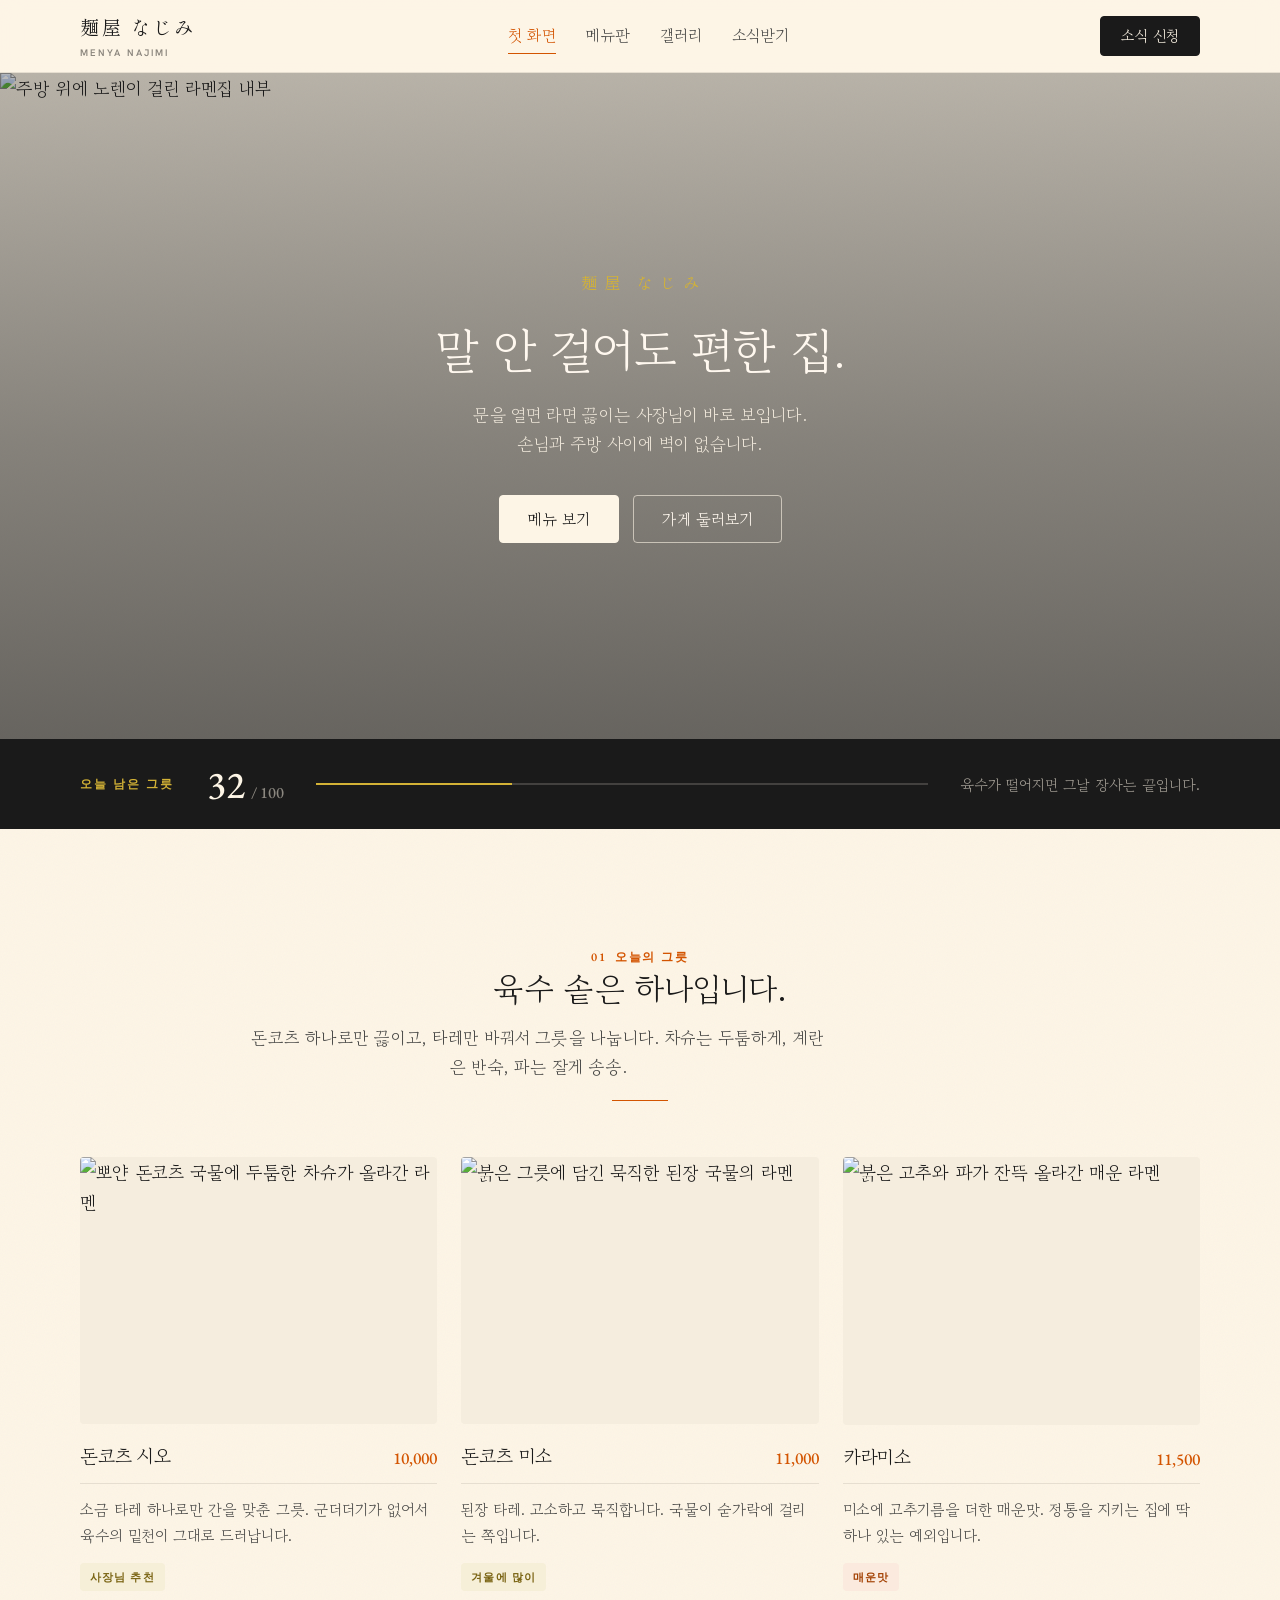
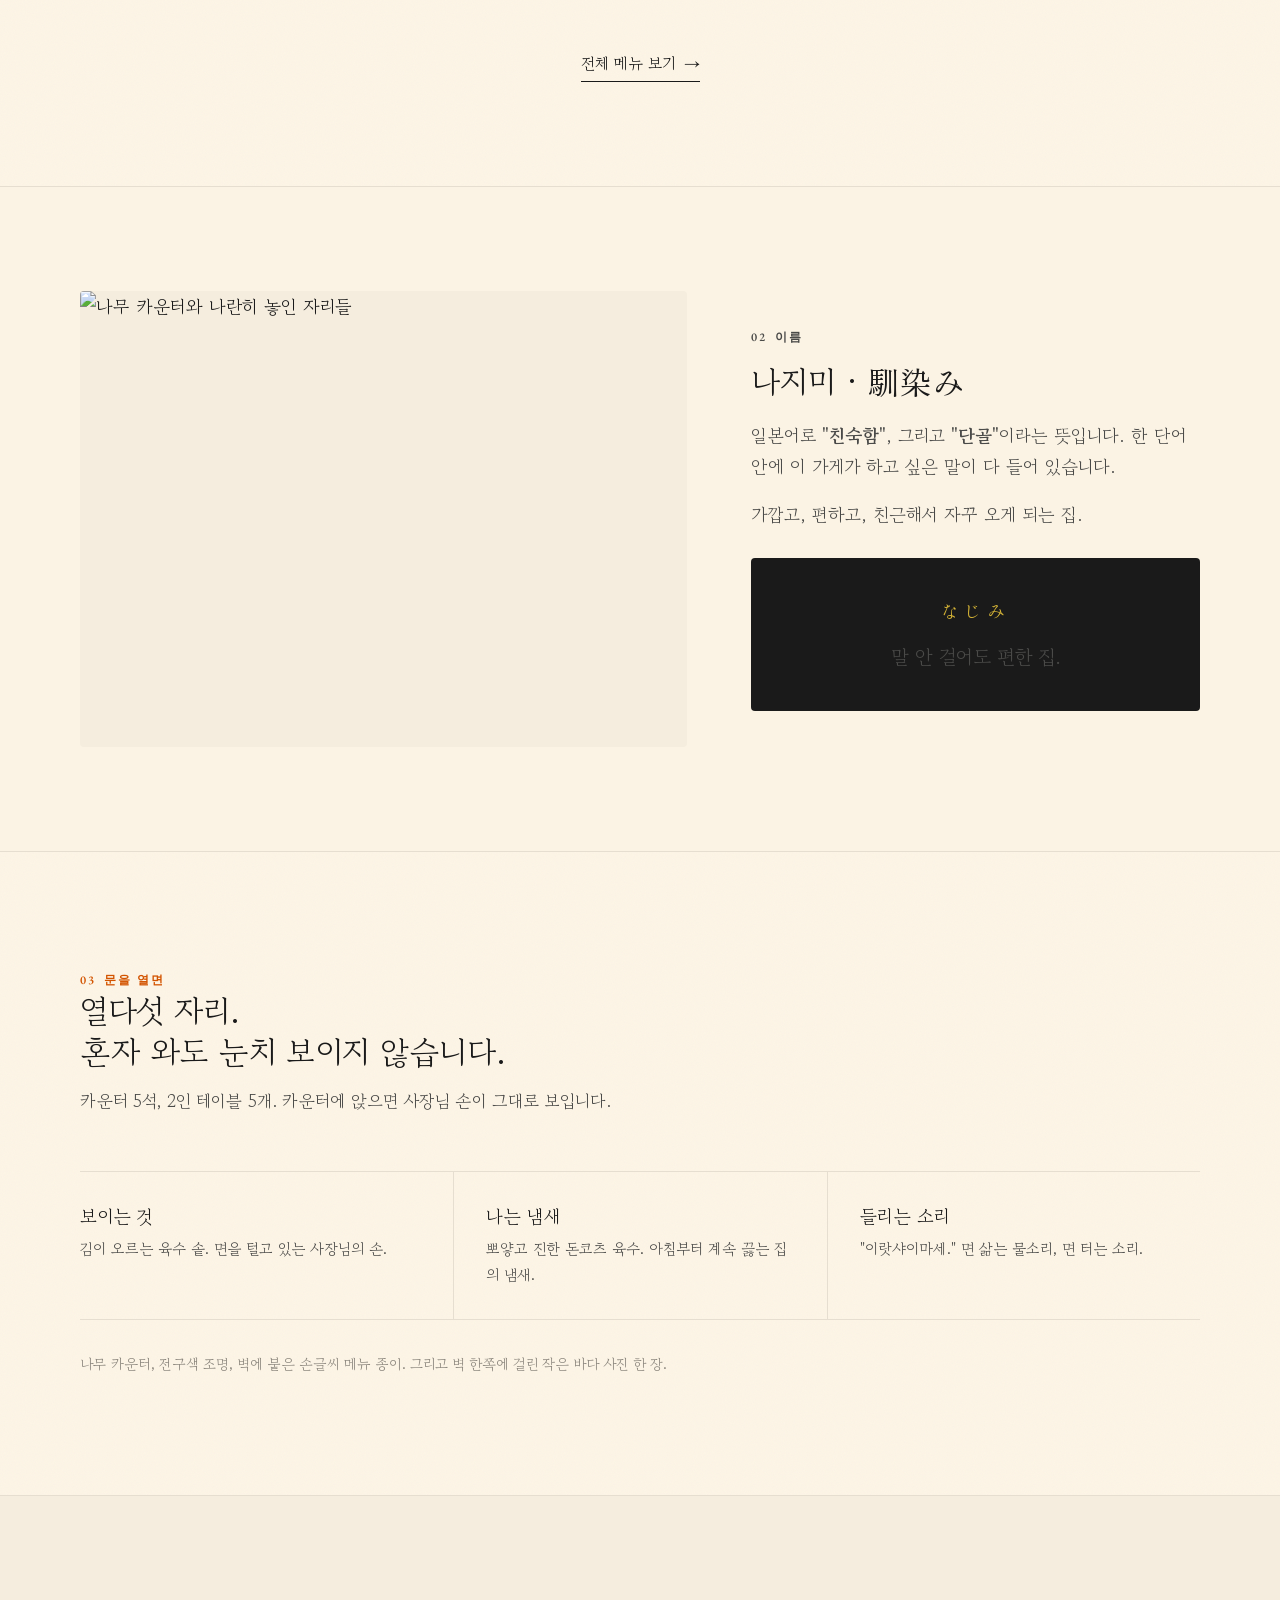
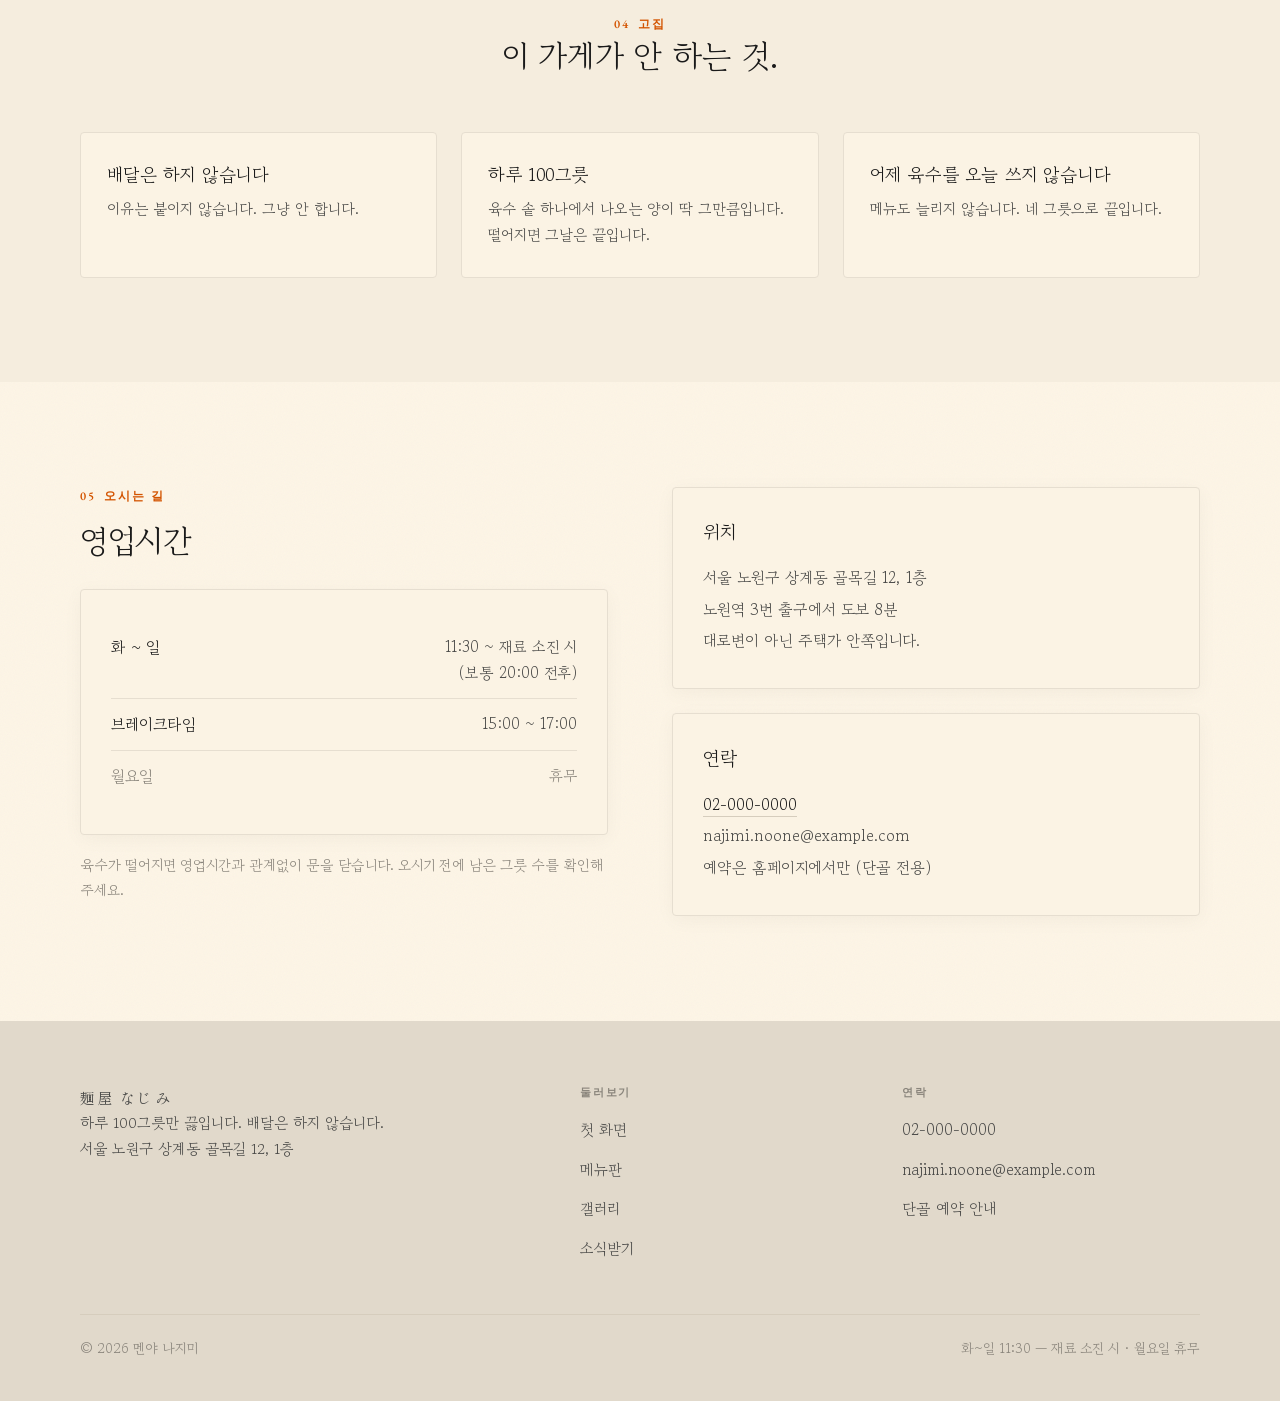
==== commit a6eee5a7: "연락처를 가상 번호 02-000-0000 으로 교체 실제 전화번호로 오인될 수 있는 02-931-0100 을 누가 봐도 예시임을 알 수 있는 번호로 바꿨다. 네 페이지와 SHOP." ====
--- a/index.html
+++ b/index.html
@@ -239,7 +239,7 @@
           <div class="info-card">
             <h3>연락</h3>
             <p class="info-list" style="margin:0;">
-              <a href="tel:02-931-0100">02-931-0100</a><br>
+              <a href="tel:02-000-0000">02-000-0000</a><br>
               najimi.noone@example.com<br>
               예약은 홈페이지에서만 (단골 전용)
             </p>
@@ -273,7 +273,7 @@
       <div class="foot-col">
         <h4>연락</h4>
         <ul>
-          <li><a href="tel:02-931-0100">02-931-0100</a></li>
+          <li><a href="tel:02-000-0000">02-000-0000</a></li>
           <li><a href="mailto:najimi.noone@example.com">najimi.noone@example.com</a></li>
           <li><a href="subscribe.html">단골 예약 안내</a></li>
         </ul>
